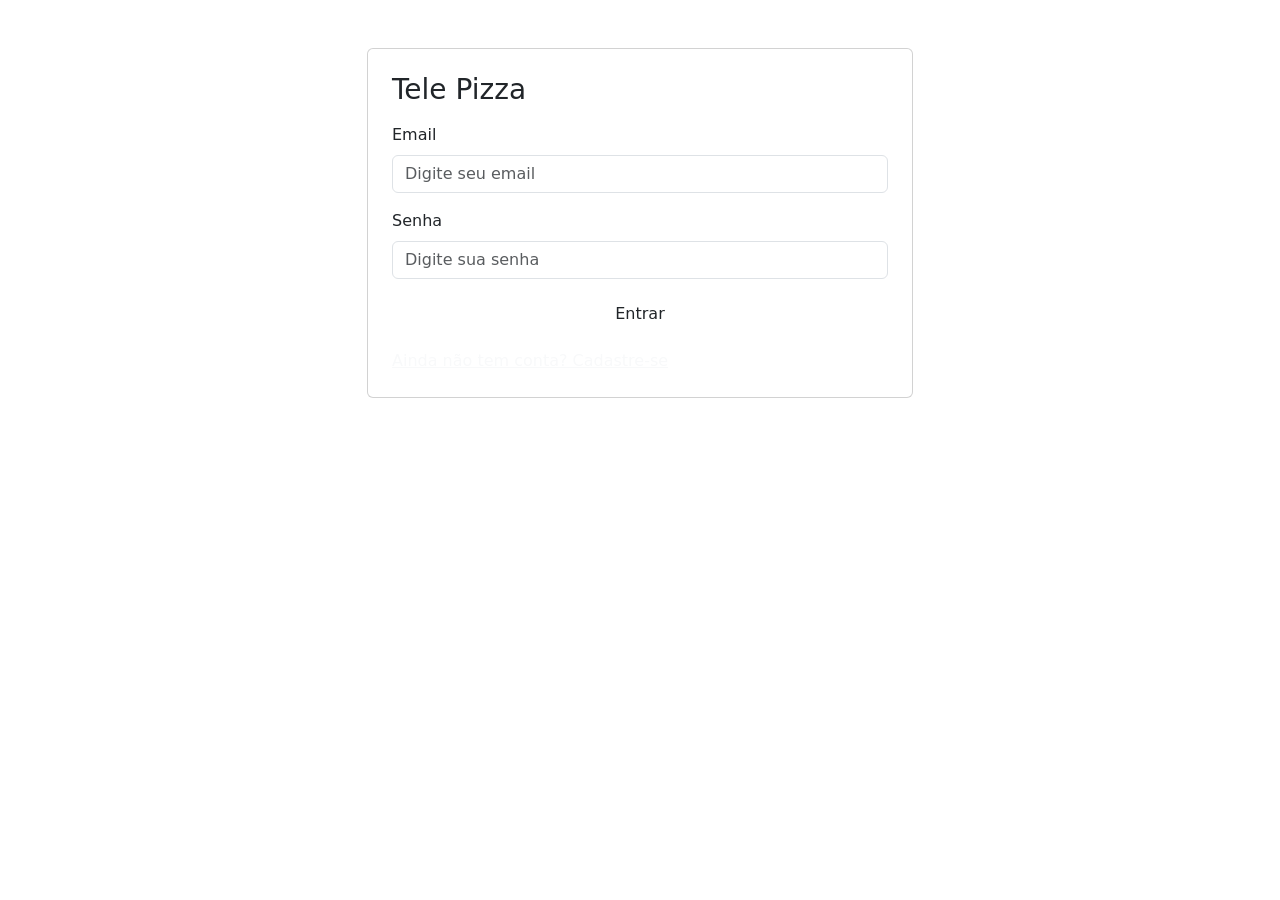
==== src/main/resources/static/index.html @ 37257b50 "correcoes" ====
<!doctype html>
<html lang="pt-BR">
<head>
  <meta charset="utf-8" />
  <meta name="viewport" content="width=device-width, initial-scale=1" />
  <title>Tele Pizza - Login</title>
  <link href="https://cdn.jsdelivr.net/npm/bootstrap@5.3.3/dist/css/bootstrap.min.css" rel="stylesheet" />
  <link href="/styles.css" rel="stylesheet" />
</head>
<body>
  <div class="container py-5">
    <div class="row justify-content-center">
      <div class="col-md-6">
        <div class="card p-4">
          <h1 class="h3 mb-3">Tele <span class="brand-accent">Pizza</span></h1>
          <div id="msg" class="alert d-none"></div>
          <div class="mb-3">
            <label class="form-label">Email</label>
            <input id="email" type="email" class="form-control" placeholder="Digite seu email" title="Email" />
          </div>
          <div class="mb-3">
            <label class="form-label">Senha</label>
            <input id="senha" type="password" class="form-control" placeholder="Digite sua senha" title="Senha" />
          </div>
          <button id="entrar" class="btn btn-pizza w-100">Entrar</button>
          <a class="link-light mt-3" href="/cadastro.html">Ainda não tem conta? Cadastre-se</a>
        </div>
      </div>
    </div>
  </div>
  <script src="/app.js"></script>
  <script>
    document.getElementById('entrar').addEventListener('click', async () => {
      try {
        const resp = await fetch(API + '/clientes/login', {
          method: 'POST',
          headers: {'Content-Type': 'application/json'},
          body: JSON.stringify({
            email: document.getElementById('email').value,
            senha: document.getElementById('senha').value
          })
        });
        const data = await resp.json();
        if (!resp.ok) {
          showMessage('msg', data.erro || 'Falha no login', 'danger');
          return;
        }
        localStorage.setItem('token', data.token);
        localStorage.setItem('cpf', data.cpf);
        localStorage.setItem('nome', data.nome);
        window.location.href = '/cardapio.html';
      } catch (e) {
        showMessage('msg', 'Erro ao conectar com backend', 'danger');
      }
    });
  </script>
</body>
</html>
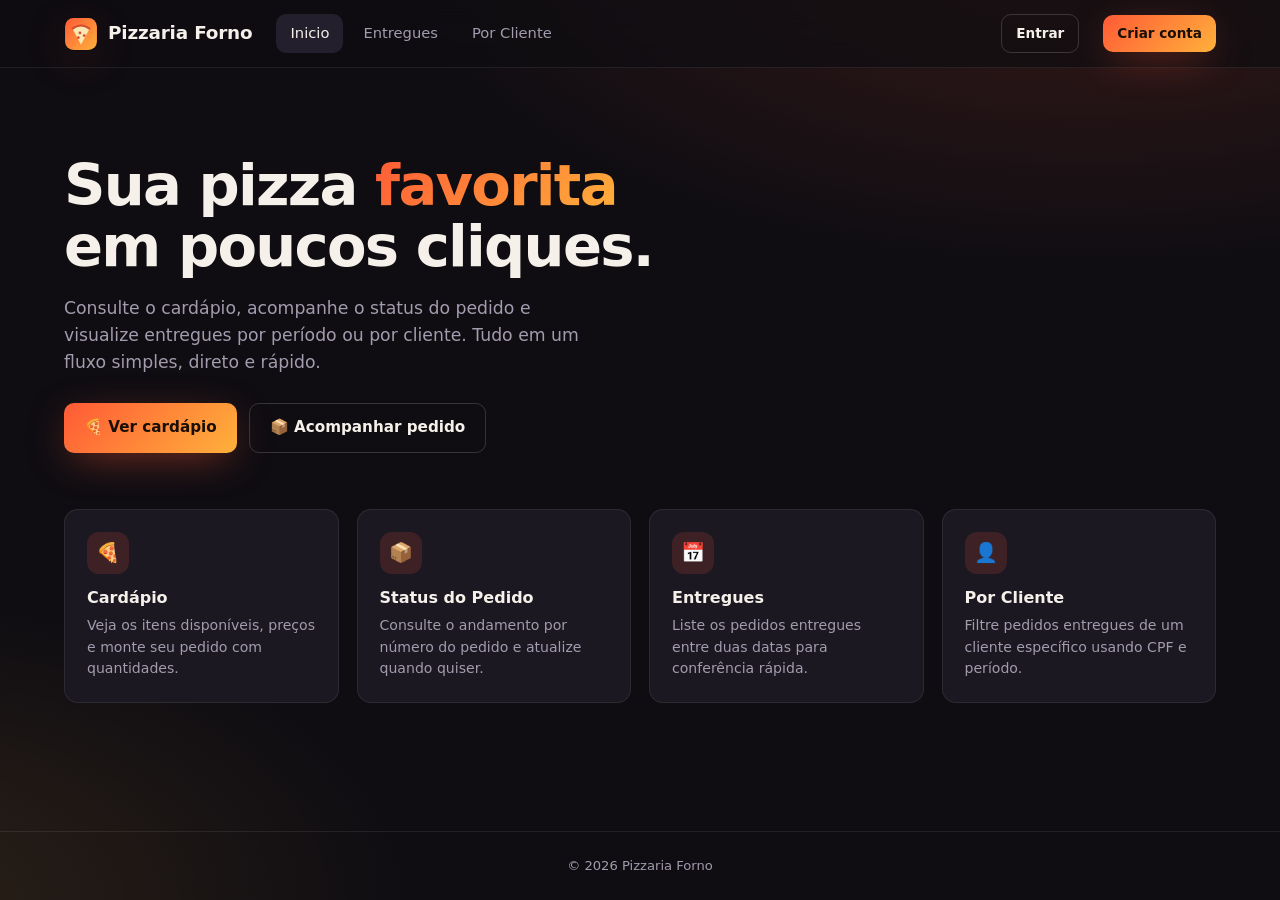
==== commit 211a0464: "correcoes" ====
--- a/src/main/resources/static/index.html
+++ b/src/main/resources/static/index.html
@@ -1,58 +1,48 @@
 <!doctype html>
 <html lang="pt-BR">
 <head>
-  <meta charset="utf-8" />
-  <meta name="viewport" content="width=device-width, initial-scale=1" />
-  <title>Tele Pizza - Login</title>
-  <link href="https://cdn.jsdelivr.net/npm/bootstrap@5.3.3/dist/css/bootstrap.min.css" rel="stylesheet" />
-  <link href="/styles.css" rel="stylesheet" />
+<meta charset="utf-8">
+<meta name="viewport" content="width=device-width,initial-scale=1">
+<title>Pizzaria Forno - Sabor que chega rápido</title>
+<link rel="icon" type="image/svg+xml" href="img/favicon.svg">
+<link rel="stylesheet" href="css/style.css">
 </head>
 <body>
-  <div class="container py-5">
-    <div class="row justify-content-center">
-      <div class="col-md-6">
-        <div class="card p-4">
-          <h1 class="h3 mb-3">Tele <span class="brand-accent">Pizza</span></h1>
-          <div id="msg" class="alert d-none"></div>
-          <div class="mb-3">
-            <label class="form-label">Email</label>
-            <input id="email" type="email" class="form-control" placeholder="Digite seu email" title="Email" />
-          </div>
-          <div class="mb-3">
-            <label class="form-label">Senha</label>
-            <input id="senha" type="password" class="form-control" placeholder="Digite sua senha" title="Senha" />
-          </div>
-          <button id="entrar" class="btn btn-pizza w-100">Entrar</button>
-          <a class="link-light mt-3" href="/cadastro.html">Ainda não tem conta? Cadastre-se</a>
-        </div>
+<nav class="nav"></nav>
+<main>
+  <section class="hero">
+    <div>
+      <h1>Sua pizza <span class="accent">favorita</span><br>em poucos cliques.</h1>
+      <p>Consulte o cardápio, acompanhe o status do pedido e visualize entregues por período ou por cliente. Tudo em um fluxo simples, direto e rápido.</p>
+      <div class="hero-cta">
+        <a href="cardapio.html" class="btn btn-primary">🍕 Ver cardápio</a>
+        <a href="status.html" class="btn btn-ghost">📦 Acompanhar pedido</a>
       </div>
     </div>
-  </div>
-  <script src="/app.js"></script>
-  <script>
-    document.getElementById('entrar').addEventListener('click', async () => {
-      try {
-        const resp = await fetch(API + '/clientes/login', {
-          method: 'POST',
-          headers: {'Content-Type': 'application/json'},
-          body: JSON.stringify({
-            email: document.getElementById('email').value,
-            senha: document.getElementById('senha').value
-          })
-        });
-        const data = await resp.json();
-        if (!resp.ok) {
-          showMessage('msg', data.erro || 'Falha no login', 'danger');
-          return;
-        }
-        localStorage.setItem('token', data.token);
-        localStorage.setItem('cpf', data.cpf);
-        localStorage.setItem('nome', data.nome);
-        window.location.href = '/cardapio.html';
-      } catch (e) {
-        showMessage('msg', 'Erro ao conectar com backend', 'danger');
-      }
-    });
-  </script>
+    <div class="hero-art" aria-hidden="true"></div>
+  </section>
+
+  <section class="features">
+    <div class="feature">
+      <div class="ico">🍕</div><h3>Cardápio</h3>
+      <p>Veja os itens disponíveis, preços e monte seu pedido com quantidades.</p>
+    </div>
+    <div class="feature">
+      <div class="ico">📦</div><h3>Status do Pedido</h3>
+      <p>Consulte o andamento por número do pedido e atualize quando quiser.</p>
+    </div>
+    <div class="feature">
+      <div class="ico">📅</div><h3>Entregues</h3>
+      <p>Liste os pedidos entregues entre duas datas para conferência rápida.</p>
+    </div>
+    <div class="feature">
+      <div class="ico">👤</div><h3>Por Cliente</h3>
+      <p>Filtre pedidos entregues de um cliente específico usando CPF e período.</p>
+    </div>
+  </section>
+</main>
+<footer>© <span id="yr"></span> Pizzaria Forno</footer>
+
+<script src="js/scripts.js"></script>
 </body>
 </html>
--- a/src/main/resources/static/css/style.css
+++ b/src/main/resources/static/css/style.css
@@ -0,0 +1,413 @@
+/* ============ Tele-Pizzaria - Design System ============ */
+:root{
+  --bg:#0f0d12;
+  --bg-2:#15121a;
+  --surface:#1c1822;
+  --surface-2:#241f2c;
+  --border:rgba(255,255,255,.08);
+  --border-strong:rgba(255,255,255,.16);
+  --text:#f5f1ea;
+  --text-muted:#a39bae;
+  --primary:#ff5a36;          /* tomate */
+  --primary-2:#ffb13b;         /* mussarela dourada */
+  --primary-grad:linear-gradient(135deg,#ff5a36 0%,#ffb13b 100%);
+  --success:#3ddc97;
+  --danger:#ff5577;
+  --warning:#ffc857;
+  --info:#7dd3fc;
+  --radius:14px;
+  --radius-sm:10px;
+  --radius-lg:22px;
+  --shadow-sm:0 2px 8px rgba(0,0,0,.25);
+  --shadow:0 10px 30px rgba(0,0,0,.35);
+  --shadow-glow:0 10px 40px -10px rgba(255,90,54,.55);
+  --transition:.25s cubic-bezier(.4,0,.2,1);
+  --font:'Inter','Segoe UI',system-ui,-apple-system,sans-serif;
+}
+
+*{box-sizing:border-box;margin:0;padding:0}
+html,body{height:100%}
+body{
+  font-family:var(--font);
+  background:
+    radial-gradient(1200px 600px at 85% -10%,rgba(255,90,54,.18),transparent 60%),
+    radial-gradient(900px 500px at -10% 100%,rgba(255,177,59,.12),transparent 60%),
+    var(--bg);
+  color:var(--text);
+  min-height:100vh;
+  line-height:1.55;
+  -webkit-font-smoothing:antialiased;
+  display:flex;flex-direction:column;
+  opacity:0;
+  transform:translateY(6px);
+  transition:opacity .2s ease, transform .2s ease;
+}
+body.page-ready{opacity:1;transform:none}
+body.page-leave{opacity:0;transform:translateY(4px)}
+a{color:var(--primary-2);text-decoration:none}
+a:hover{color:var(--primary)}
+
+/* ============ Navbar ============ */
+.nav{
+  position:sticky;top:0;z-index:50;
+  -webkit-backdrop-filter:blur(14px);
+  backdrop-filter:blur(14px);
+  background:rgba(15,13,18,.7);
+  border-bottom:1px solid var(--border);
+}
+.nav-inner{
+  max-width:1200px;margin:0 auto;
+  padding:14px 24px;
+  display:flex;align-items:center;gap:24px;
+}
+.brand{
+  display:flex;align-items:center;gap:10px;
+  font-weight:800;font-size:1.15rem;letter-spacing:-.01em;
+  color:var(--text);
+}
+.brand-logo{
+  width:34px;height:34px;border-radius:10px;
+  display:block;object-fit:contain;
+  box-shadow:var(--shadow-glow);
+}
+
+.field-end{display:flex;align-items:flex-end}
+.hidden-section{display:none}
+.status-head{justify-content:space-between}
+.nav-links{display:flex;gap:6px;flex-wrap:wrap;flex:1}
+.nav-links a{
+  color:var(--text-muted);font-weight:500;font-size:.92rem;
+  padding:8px 14px;border-radius:10px;transition:var(--transition);
+}
+.nav-links a:hover{color:var(--text);background:var(--surface)}
+.nav-links a.active{color:var(--text);background:var(--surface-2)}
+.nav-user{display:flex;align-items:center;gap:10px;font-size:.88rem;color:var(--text-muted)}
+.nav-user strong{color:var(--text)}
+.nav-toggle{
+  display:none;background:none;border:1px solid var(--border-strong);
+  color:var(--text);padding:8px 12px;border-radius:10px;cursor:pointer;
+}
+
+/* ============ Layout ============ */
+main{flex:1;width:100%;max-width:1200px;margin:0 auto;padding:32px 24px 64px}
+.page-header{margin-bottom:28px}
+.page-header h1{font-size:1.9rem;font-weight:800;letter-spacing:-.02em}
+.page-header p{color:var(--text-muted);margin-top:4px}
+
+/* ============ Cards ============ */
+.card{
+  background:linear-gradient(180deg,var(--surface) 0%,var(--bg-2) 100%);
+  border:1px solid var(--border);
+  border-radius:var(--radius-lg);
+  padding:28px;
+  box-shadow:var(--shadow);
+}
+.card + .card{margin-top:20px}
+.card h2{font-size:1.25rem;margin-bottom:6px}
+.card .sub{color:var(--text-muted);font-size:.92rem;margin-bottom:20px}
+
+/* ============ Auth pages ============ */
+.auth-wrap{
+  flex:1;display:grid;place-items:center;padding:48px 20px;
+}
+.auth-card{
+  width:100%;max-width:440px;
+  background:linear-gradient(180deg,var(--surface) 0%,var(--bg-2) 100%);
+  border:1px solid var(--border);
+  border-radius:var(--radius-lg);
+  padding:40px 36px;
+  box-shadow:var(--shadow);
+}
+.auth-card .brand{justify-content:center;margin-bottom:8px}
+.auth-card h1{text-align:center;font-size:1.6rem;margin-bottom:6px}
+.auth-card .sub{text-align:center;color:var(--text-muted);margin-bottom:28px}
+.auth-card .alt{text-align:center;margin-top:18px;font-size:.9rem;color:var(--text-muted)}
+
+/* ============ Forms ============ */
+.field{margin-bottom:16px}
+.field label{display:block;font-size:.82rem;color:var(--text-muted);margin-bottom:6px;font-weight:500}
+.input,select,textarea{
+  width:100%;
+  background:var(--bg-2);
+  border:1px solid var(--border-strong);
+  color:var(--text);
+  padding:12px 14px;
+  border-radius:var(--radius-sm);
+  font-family:inherit;font-size:.95rem;
+  transition:var(--transition);
+}
+.input-date{
+  padding-right:44px;
+  cursor:pointer;
+  background-image:url("data:image/svg+xml,%3Csvg xmlns='http://www.w3.org/2000/svg' width='18' height='18' viewBox='0 0 24 24' fill='none' stroke='%23f5f1ea' stroke-width='2' stroke-linecap='round' stroke-linejoin='round'%3E%3Crect x='3' y='4' width='18' height='18' rx='2' ry='2'/%3E%3Cline x1='16' y1='2' x2='16' y2='6'/%3E%3Cline x1='8' y1='2' x2='8' y2='6'/%3E%3Cline x1='3' y1='10' x2='21' y2='10'/%3E%3C/svg%3E");
+  background-repeat:no-repeat;
+  background-position:right 14px center;
+  background-size:18px 18px;
+}
+.input:focus,select:focus,textarea:focus{
+  outline:none;border-color:var(--primary);
+  box-shadow:0 0 0 3px rgba(255,90,54,.18);
+}
+input[type="date"]::-webkit-calendar-picker-indicator,
+input[type="time"]::-webkit-calendar-picker-indicator{
+  filter:invert(1) brightness(1.1);
+  opacity:.95;
+  cursor:pointer;
+}
+input[type="number"]::-webkit-inner-spin-button,
+input[type="number"]::-webkit-outer-spin-button{
+  filter:invert(1);
+}
+.row{display:grid;grid-template-columns:1fr 1fr;gap:14px}
+@media(max-width:560px){.row{grid-template-columns:1fr}}
+
+/* ============ Buttons ============ */
+.btn{
+  display:inline-flex;align-items:center;justify-content:center;gap:8px;
+  border:none;cursor:pointer;
+  padding:12px 20px;border-radius:var(--radius-sm);
+  font-family:inherit;font-weight:600;font-size:.95rem;
+  transition:var(--transition);
+  background:var(--surface-2);color:var(--text);
+}
+.btn:hover{transform:translateY(-1px);background:var(--surface)}
+.btn:disabled{opacity:.55;cursor:not-allowed;transform:none}
+.btn-primary{
+  background:var(--primary-grad);color:#1a0f06;
+  box-shadow:var(--shadow-glow);
+}
+.btn-primary:hover{filter:brightness(1.05)}
+.btn-ghost{background:transparent;border:1px solid var(--border-strong)}
+.btn-danger{background:rgba(255,85,119,.12);color:var(--danger);border:1px solid rgba(255,85,119,.4)}
+.btn-danger:hover{background:rgba(255,85,119,.2)}
+.btn-success{background:rgba(61,220,151,.12);color:var(--success);border:1px solid rgba(61,220,151,.4)}
+.btn-success:hover{background:rgba(61,220,151,.2)}
+.btn-block{width:100%}
+.btn-sm{padding:8px 14px;font-size:.85rem}
+
+/* ============ Hero (home) ============ */
+.hero{
+  display:grid;grid-template-columns:1.1fr .9fr;gap:48px;align-items:center;
+  padding:56px 0 32px;
+}
+.hero h1{
+  font-size:clamp(2.2rem,5vw,3.6rem);font-weight:800;letter-spacing:-.03em;
+  line-height:1.05;margin-bottom:18px;
+}
+.hero h1 .accent{
+  background:var(--primary-grad);-webkit-background-clip:text;background-clip:text;color:transparent;
+}
+.hero p{color:var(--text-muted);font-size:1.08rem;max-width:520px;margin-bottom:28px}
+.hero-cta{display:flex;gap:12px;flex-wrap:wrap}
+.hero-art{
+  aspect-ratio:1;max-width:420px;justify-self:center;
+  border-radius:50%;
+  background:
+    radial-gradient(circle at 40% 35%,#ffd17a 0%,#ff8c42 35%,#c1361b 70%,#5b1a0e 100%);
+  position:relative;
+  box-shadow:0 30px 80px -20px rgba(255,90,54,.5),inset 0 0 80px rgba(0,0,0,.4);
+  animation:spin 60s linear infinite;
+}
+.hero-art::before,.hero-art::after{
+  content:"";position:absolute;border-radius:50%;
+}
+.hero-art::before{
+  inset:8%;background:
+    radial-gradient(circle at 30% 30%,#ff5050 6%,transparent 7%) 20% 20%/40% 40%,
+    radial-gradient(circle at 70% 60%,#ff5050 6%,transparent 7%) 60% 70%/40% 40%,
+    radial-gradient(circle at 50% 80%,#ff5050 6%,transparent 7%) 30% 80%/40% 40%,
+    radial-gradient(circle at 20% 70%,#ff5050 6%,transparent 7%) 75% 30%/40% 40%,
+    #f7c873;
+  box-shadow:inset 0 0 30px rgba(0,0,0,.35);
+}
+@keyframes spin{to{transform:rotate(360deg)}}
+@media(max-width:860px){
+  .hero{grid-template-columns:1fr;text-align:center;padding:32px 0}
+  .hero p{margin-left:auto;margin-right:auto}
+  .hero-cta{justify-content:center}
+  .hero-art{max-width:280px}
+}
+
+.features{
+  display:grid;grid-template-columns:repeat(auto-fit,minmax(220px,1fr));gap:18px;margin-top:24px;
+}
+.feature{
+  background:var(--surface);border:1px solid var(--border);
+  padding:22px;border-radius:var(--radius);
+}
+.feature .ico{
+  width:42px;height:42px;border-radius:12px;
+  background:rgba(255,90,54,.15);color:var(--primary);
+  display:grid;place-items:center;font-size:1.2rem;margin-bottom:12px;
+}
+.feature h3{font-size:1rem;margin-bottom:4px}
+.feature p{color:var(--text-muted);font-size:.88rem}
+
+/* ============ Cardápio ============ */
+.menu-grid{
+  display:grid;grid-template-columns:repeat(auto-fill,minmax(280px,1fr));gap:18px;
+}
+.menu-item{
+  background:linear-gradient(180deg,var(--surface) 0%,var(--bg-2) 100%);
+  border:1px solid var(--border);border-radius:var(--radius);
+  padding:20px;display:flex;flex-direction:column;gap:12px;
+  transition:var(--transition);
+}
+.menu-item:hover{border-color:var(--border-strong);transform:translateY(-2px)}
+.menu-item.unavailable{
+  opacity:.72;
+  border-color:rgba(255,85,119,.45);
+}
+.menu-item.unavailable:hover{transform:none}
+.menu-item .id{font-size:.75rem;color:var(--text-muted);letter-spacing:.05em;text-transform:uppercase}
+.menu-item h3{font-size:1.05rem;line-height:1.3}
+.menu-item .price{
+  font-size:1.4rem;font-weight:800;
+  background:var(--primary-grad);-webkit-background-clip:text;background-clip:text;color:transparent;
+}
+.qty{display:flex;align-items:center;gap:8px;margin-top:auto}
+.qty button{
+  width:34px;height:34px;border-radius:10px;border:1px solid var(--border-strong);
+  background:var(--surface-2);color:var(--text);font-size:1.1rem;cursor:pointer;
+  transition:var(--transition);
+}
+.qty button:hover{background:var(--primary);color:#1a0f06;border-color:var(--primary)}
+.qty input{
+  width:56px;text-align:center;background:var(--bg-2);
+  border:1px solid var(--border-strong);color:var(--text);
+  border-radius:10px;padding:7px;font-family:inherit;font-weight:600;
+}
+.menu-unavailable{
+  margin-top:8px;
+  font-size:.82rem;
+  color:var(--danger);
+}
+
+.menu-layout{display:grid;grid-template-columns:1fr 360px;gap:24px;align-items:start}
+@media(max-width:960px){.menu-layout{grid-template-columns:1fr}}
+
+/* ============ Carrinho ============ */
+.cart{
+  position:sticky;top:90px;
+  background:linear-gradient(180deg,var(--surface) 0%,var(--bg-2) 100%);
+  border:1px solid var(--border);border-radius:var(--radius-lg);
+  padding:24px;box-shadow:var(--shadow);
+}
+.cart h2{font-size:1.15rem;margin-bottom:14px}
+.cart-list{display:flex;flex-direction:column;gap:10px;margin-bottom:16px;max-height:300px;overflow-y:auto}
+.cart-item{
+  display:flex;justify-content:space-between;align-items:center;gap:10px;
+  padding:10px 12px;background:var(--surface-2);border-radius:10px;font-size:.88rem;
+}
+.cart-item .name{flex:1;min-width:0;overflow:hidden;text-overflow:ellipsis;white-space:nowrap}
+.cart-item .meta{color:var(--text-muted);font-size:.78rem}
+.cart-empty{color:var(--text-muted);font-size:.9rem;text-align:center;padding:24px 0}
+.cart-totals{border-top:1px solid var(--border);padding-top:14px;display:flex;flex-direction:column;gap:6px;font-size:.9rem}
+.cart-totals .row-tot{display:flex;justify-content:space-between;color:var(--text-muted)}
+.cart-totals .row-tot.total{color:var(--text);font-weight:700;font-size:1.1rem;margin-top:6px}
+
+/* ============ Pedido / Status ============ */
+.summary{
+  display:grid;grid-template-columns:repeat(auto-fit,minmax(180px,1fr));gap:14px;margin:20px 0;
+}
+.summary-item{
+  background:var(--surface-2);padding:16px;border-radius:var(--radius-sm);border:1px solid var(--border);
+}
+.summary-item .lbl{font-size:.75rem;text-transform:uppercase;letter-spacing:.05em;color:var(--text-muted)}
+.summary-item .val{font-size:1.15rem;font-weight:700;margin-top:4px}
+.summary-item.total .val{
+  background:var(--primary-grad);-webkit-background-clip:text;background-clip:text;color:transparent;
+}
+
+.status-badge{
+  display:inline-flex;align-items:center;gap:6px;
+  padding:6px 12px;border-radius:999px;font-size:.82rem;font-weight:600;
+  background:var(--surface-2);border:1px solid var(--border-strong);
+}
+.status-badge::before{content:"";width:8px;height:8px;border-radius:50%;background:var(--info)}
+.status-badge.aprovado::before,.status-badge.aprovada::before{background:var(--success)}
+.status-badge.pago::before,.status-badge.entregue::before{background:var(--success)}
+.status-badge.cancelado::before,.status-badge.abandonado::before{background:var(--danger)}
+.status-badge.novo::before,.status-badge.pendente::before,.status-badge.preparando::before,.status-badge.aguardando::before,.status-badge.preparacao::before{background:var(--warning)}
+.status-badge.pronto::before,.status-badge.transporte::before{background:var(--info)}
+
+.actions{display:flex;flex-wrap:wrap;gap:10px;margin-top:16px}
+
+/* ============ Tabela ============ */
+.table-wrap{overflow-x:auto;border-radius:var(--radius);border:1px solid var(--border)}
+table{width:100%;border-collapse:collapse;font-size:.9rem}
+th,td{padding:14px 16px;text-align:left;border-bottom:1px solid var(--border)}
+th{background:var(--surface-2);font-size:.78rem;text-transform:uppercase;letter-spacing:.05em;color:var(--text-muted);font-weight:600}
+tbody tr:hover{background:var(--surface)}
+tbody tr:last-child td{border-bottom:none}
+
+/* ============ Toast ============ */
+.toast-host{position:fixed;top:20px;right:20px;z-index:9999;display:flex;flex-direction:column;gap:10px;max-width:360px}
+.toast{
+  background:var(--surface-2);border:1px solid var(--border-strong);
+  padding:14px 16px;border-radius:var(--radius-sm);box-shadow:var(--shadow);
+  display:flex;align-items:flex-start;gap:10px;font-size:.9rem;
+  animation:slideIn .3s ease;
+}
+.toast.interactive{display:block;min-width:290px}
+.toast-text{margin-bottom:10px;line-height:1.35}
+.toast-actions{display:flex;justify-content:flex-end;gap:8px}
+.toast-btn{
+  border:1px solid var(--border-strong);
+  background:transparent;
+  color:var(--text);
+  border-radius:8px;
+  padding:6px 12px;
+  font-size:.82rem;
+  cursor:pointer;
+}
+.toast-btn.primary{
+  background:var(--primary-grad);
+  color:#1a0f06;
+  border-color:transparent;
+}
+.toast.success{border-left:3px solid var(--success)}
+.toast.error{border-left:3px solid var(--danger)}
+.toast.info{border-left:3px solid var(--info)}
+@keyframes slideIn{from{opacity:0;transform:translateX(20px)}to{opacity:1;transform:translateX(0)}}
+
+/* ============ Loader ============ */
+.loader{
+  display:inline-block;width:18px;height:18px;
+  border:2px solid rgba(255,255,255,.2);border-top-color:#fff;
+  border-radius:50%;animation:spin2 .8s linear infinite;
+}
+@keyframes spin2{to{transform:rotate(360deg)}}
+.loading-overlay{
+  position:fixed;inset:0;background:rgba(15,13,18,.6);-webkit-backdrop-filter:blur(4px);backdrop-filter:blur(4px);
+  display:none;align-items:center;justify-content:center;z-index:9998;
+}
+.loading-overlay.show{display:flex}
+.loading-overlay .loader{width:42px;height:42px;border-width:3px;border-top-color:var(--primary)}
+
+/* ============ Helpers ============ */
+.muted{color:var(--text-muted)}
+.center{text-align:center}
+.empty-state{
+  text-align:center;padding:48px 20px;color:var(--text-muted);
+}
+.empty-state .ico{font-size:3rem;margin-bottom:10px;opacity:.4}
+.divider{height:1px;background:var(--border);margin:20px 0}
+.flex{display:flex;gap:10px;align-items:center;flex-wrap:wrap}
+
+footer{
+  text-align:center;padding:24px;color:var(--text-muted);font-size:.82rem;
+  border-top:1px solid var(--border);margin-top:auto;
+}
+
+/* ============ Mobile nav ============ */
+@media(max-width:780px){
+  .nav-toggle{display:inline-flex}
+  .nav-links{
+    display:none;position:absolute;top:64px;left:0;right:0;
+    flex-direction:column;background:var(--bg-2);
+    border-bottom:1px solid var(--border);padding:12px 24px;gap:4px;
+  }
+  .nav-links.open{display:flex}
+  .nav-user{font-size:.8rem}
+}
